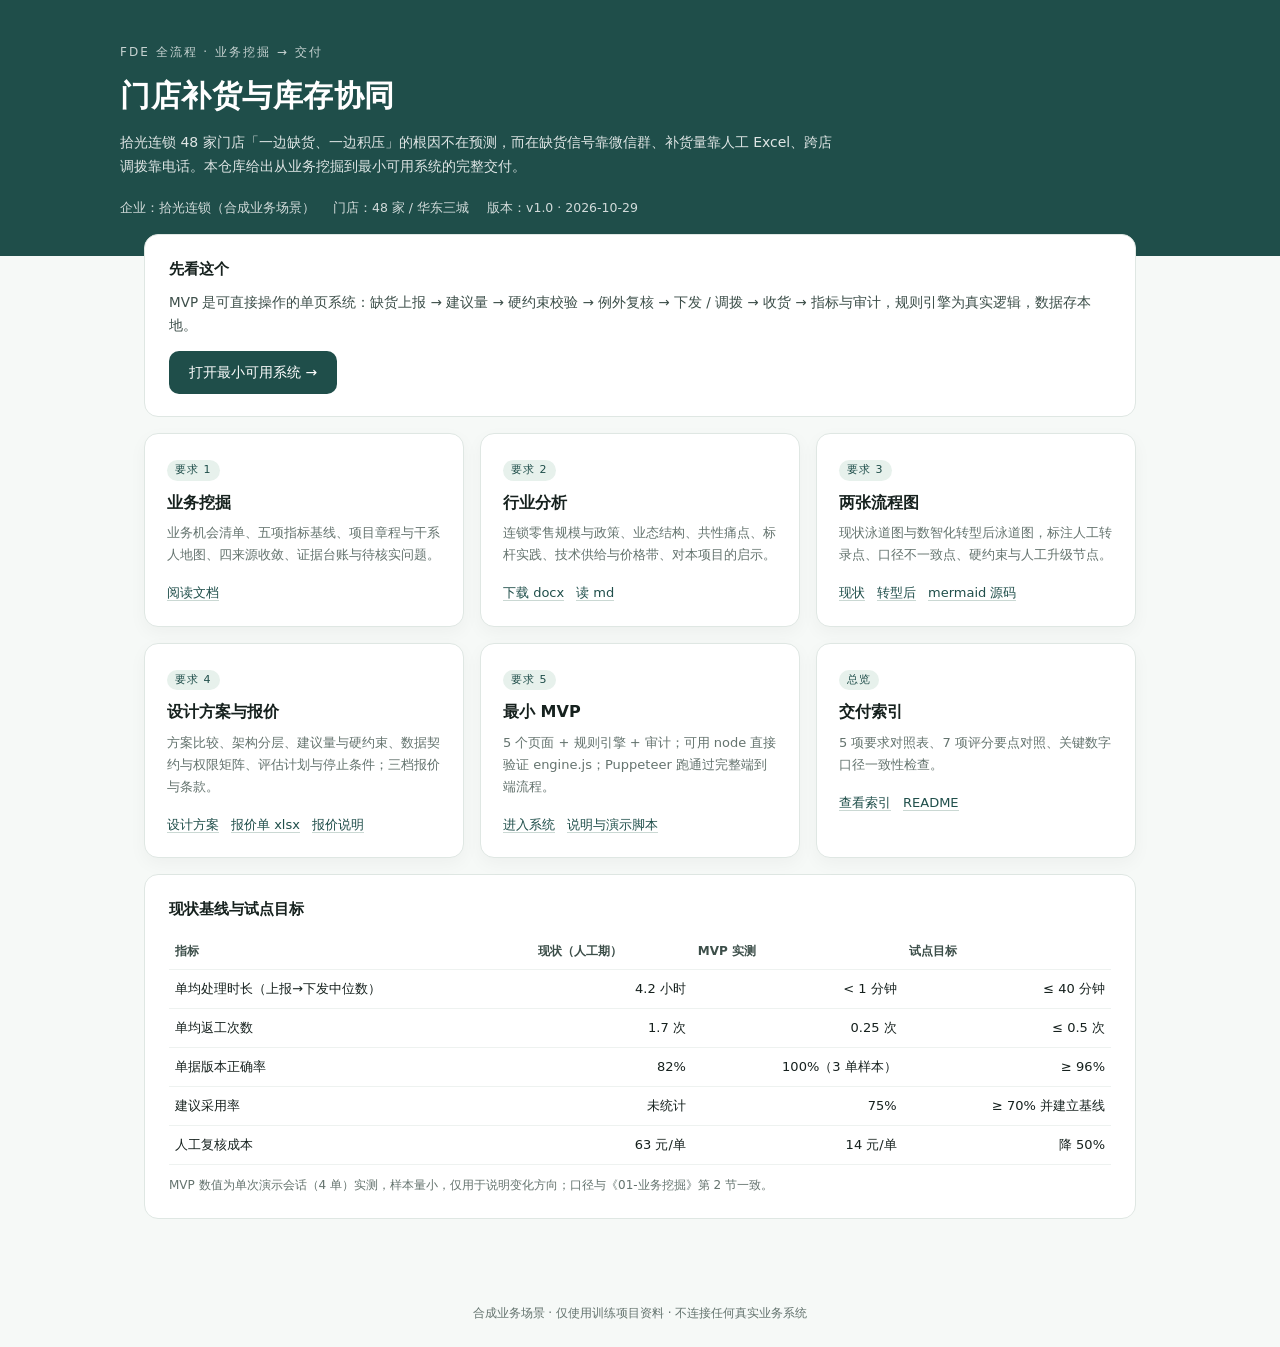
==== index.html @ e1eaedd0 "feat: 门店补货与库存协同 FDE 交付（业务挖掘/行业分析/双流程图/方案与报价/MVP） - docs: 业务挖掘（机会清单、五项基线、章程与干系人、四来源收敛、证据台账） - docs: 行" ====
<!DOCTYPE html>
<html lang="zh-CN">
<head>
<meta charset="utf-8">
<meta name="viewport" content="width=device-width, initial-scale=1">
<title>门店补货与库存协同 · FDE 交付仓库</title>
<style>
  :root { --ink:#16211e; --muted:#64736e; --line:#dfe7e3; --accent:#1f4e4a; --bg:#f6f9f7; }
  * { box-sizing: border-box; }
  body { margin:0; font-family:"Microsoft YaHei","PingFang SC",system-ui,sans-serif; color:var(--ink); background:var(--bg); line-height:1.7; }
  header { background:var(--accent); color:#fff; padding:42px 24px 38px; }
  .wrap { max-width: 1040px; margin: 0 auto; }
  .kicker { font-size:12px; letter-spacing:2px; opacity:.75; }
  h1 { font-size:30px; margin:8px 0 10px; letter-spacing:.5px; }
  header p { margin:0; opacity:.86; font-size:14px; max-width:720px; }
  .meta { display:flex; gap:18px; flex-wrap:wrap; margin-top:18px; font-size:12.5px; opacity:.8; }
  main { max-width:1040px; margin:-22px auto 60px; padding:0 24px; }
  .grid { display:grid; grid-template-columns:repeat(auto-fit,minmax(290px,1fr)); gap:16px; }
  .card { background:#fff; border:1px solid var(--line); border-radius:14px; padding:20px 22px; box-shadow:0 6px 18px rgba(22,33,30,.04); }
  .card h2 { font-size:16px; margin:0 0 6px; }
  .card .no { font-size:11px; color:var(--accent); background:#e7f1ec; display:inline-block; padding:1px 8px; border-radius:999px; margin-bottom:8px; letter-spacing:1px; }
  .card p { margin:0 0 12px; color:var(--muted); font-size:13px; }
  .card a { color:var(--accent); text-decoration:none; font-size:13px; border-bottom:1px solid #cad8d3; margin-right:12px; }
  .card a:hover { border-color:var(--accent); }
  .hero { background:#fff; border:1px solid var(--line); border-radius:14px; padding:22px 24px; margin-bottom:16px; }
  .hero h2 { font-size:15px; margin:0 0 8px; }
  .hero p { margin:0; color:#3c4e49; font-size:13.5px; }
  .btn { display:inline-block; background:var(--accent); color:#fff; padding:10px 20px; border-radius:10px; text-decoration:none; font-size:14px; margin-top:14px; }
  table { width:100%; border-collapse:collapse; font-size:13px; margin-top:10px; }
  th,td { text-align:left; padding:8px 6px; border-bottom:1px solid #eef2f0; }
  th { font-size:12px; color:#3c4e49; }
  td.num { text-align:right; font-variant-numeric:tabular-nums; }
  footer { text-align:center; color:var(--muted); font-size:12px; padding:24px; }
</style>
</head>
<body>
<header>
  <div class="wrap">
    <div class="kicker">FDE 全流程 · 业务挖掘 → 交付</div>
    <h1>门店补货与库存协同</h1>
    <p>拾光连锁 48 家门店「一边缺货、一边积压」的根因不在预测，而在缺货信号靠微信群、补货量靠人工 Excel、跨店调拨靠电话。本仓库给出从业务挖掘到最小可用系统的完整交付。</p>
    <div class="meta">
      <span>企业：拾光连锁（合成业务场景）</span>
      <span>门店：48 家 / 华东三城</span>
      <span>版本：v1.0 · 2026-10-29</span>
    </div>
  </div>
</header>

<main>
  <div class="hero">
    <h2>先看这个</h2>
    <p>MVP 是可直接操作的单页系统：缺货上报 → 建议量 → 硬约束校验 → 例外复核 → 下发 / 调拨 → 收货 → 指标与审计，规则引擎为真实逻辑，数据存本地。</p>
    <a class="btn" href="mvp/index.html">打开最小可用系统 →</a>
  </div>

  <div class="grid">
    <div class="card">
      <span class="no">要求 1</span>
      <h2>业务挖掘</h2>
      <p>业务机会清单、五项指标基线、项目章程与干系人地图、四来源收敛、证据台账与待核实问题。</p>
      <a href="docs/01-业务挖掘.md">阅读文档</a>
    </div>
    <div class="card">
      <span class="no">要求 2</span>
      <h2>行业分析</h2>
      <p>连锁零售规模与政策、业态结构、共性痛点、标杆实践、技术供给与价格带、对本项目的启示。</p>
      <a href="docs/02-行业分析.docx">下载 docx</a><a href="docs/02-行业分析.md">读 md</a>
    </div>
    <div class="card">
      <span class="no">要求 3</span>
      <h2>两张流程图</h2>
      <p>现状泳道图与数智化转型后泳道图，标注人工转录点、口径不一致点、硬约束与人工升级节点。</p>
      <a href="docs/03-流程图-现状.png">现状</a><a href="docs/03-流程图-数智化转型后.png">转型后</a><a href="docs/03-流程图-源文件.md">mermaid 源码</a>
    </div>
    <div class="card">
      <span class="no">要求 4</span>
      <h2>设计方案与报价</h2>
      <p>方案比较、架构分层、建议量与硬约束、数据契约与权限矩阵、评估计划与停止条件；三档报价与条款。</p>
      <a href="docs/04-设计方案.md">设计方案</a><a href="docs/05-报价单.xlsx">报价单 xlsx</a><a href="docs/05-报价说明.md">报价说明</a>
    </div>
    <div class="card">
      <span class="no">要求 5</span>
      <h2>最小 MVP</h2>
      <p>5 个页面 + 规则引擎 + 审计；可用 node 直接验证 engine.js；Puppeteer 跑通过完整端到端流程。</p>
      <a href="mvp/index.html">进入系统</a><a href="docs/06-MVP说明.md">说明与演示脚本</a>
    </div>
    <div class="card">
      <span class="no">总览</span>
      <h2>交付索引</h2>
      <p>5 项要求对照表、7 项评分要点对照、关键数字口径一致性检查。</p>
      <a href="docs/00-交付索引.md">查看索引</a><a href="README.md">README</a>
    </div>
  </div>

  <div class="hero" style="margin-top:16px">
    <h2>现状基线与试点目标</h2>
    <table>
      <thead><tr><th>指标</th><th class="num">现状（人工期）</th><th class="num">MVP 实测</th><th class="num">试点目标</th></tr></thead>
      <tbody>
        <tr><td>单均处理时长（上报→下发中位数）</td><td class="num">4.2 小时</td><td class="num">&lt; 1 分钟</td><td class="num">≤ 40 分钟</td></tr>
        <tr><td>单均返工次数</td><td class="num">1.7 次</td><td class="num">0.25 次</td><td class="num">≤ 0.5 次</td></tr>
        <tr><td>单据版本正确率</td><td class="num">82%</td><td class="num">100%（3 单样本）</td><td class="num">≥ 96%</td></tr>
        <tr><td>建议采用率</td><td class="num">未统计</td><td class="num">75%</td><td class="num">≥ 70% 并建立基线</td></tr>
        <tr><td>人工复核成本</td><td class="num">63 元/单</td><td class="num">14 元/单</td><td class="num">降 50%</td></tr>
      </tbody>
    </table>
    <p style="margin-top:10px;color:var(--muted);font-size:12px">MVP 数值为单次演示会话（4 单）实测，样本量小，仅用于说明变化方向；口径与《01-业务挖掘》第 2 节一致。</p>
  </div>
</main>

<footer>合成业务场景 · 仅使用训练项目资料 · 不连接任何真实业务系统</footer>
</body>
</html>
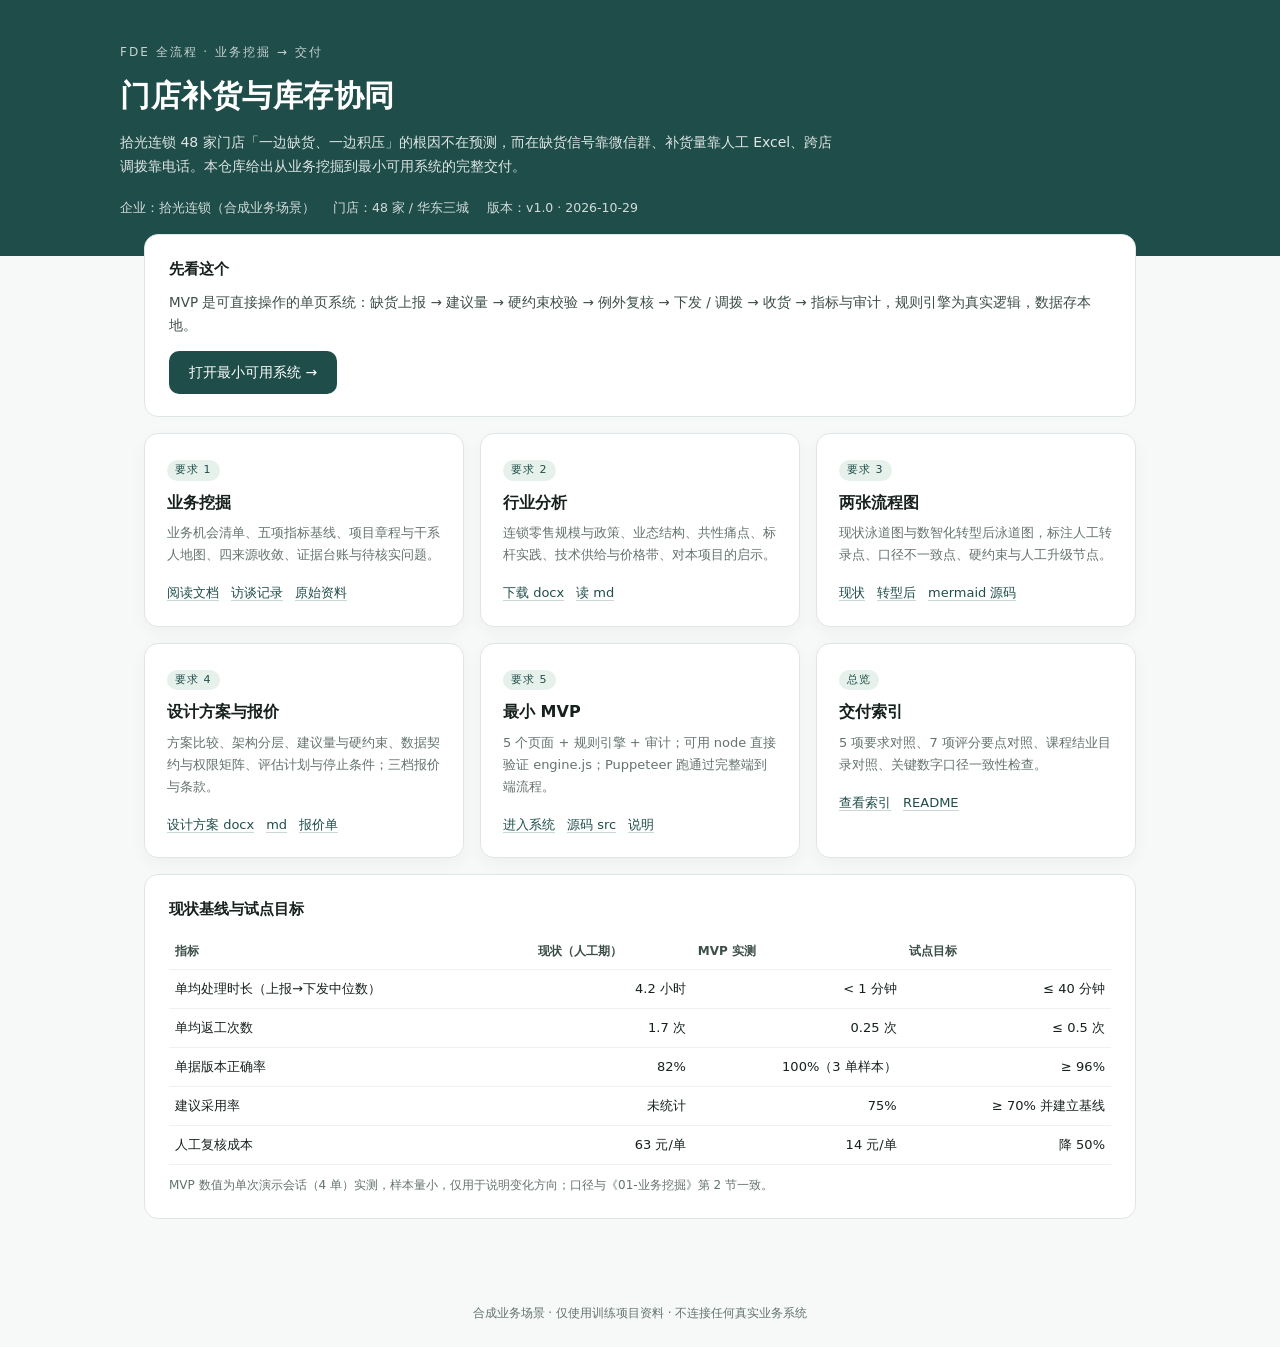
==== commit d815b06f: "docs(fieldwork): 按课堂板书补齐全套结业材料 - 新增 docs/访谈记录/：5 场访谈（221 分钟、37 组问答），md + csv + json 三格式 - 新增 docs/原始" ====
--- a/index.html
+++ b/index.html
@@ -59,7 +59,7 @@
       <span class="no">要求 1</span>
       <h2>业务挖掘</h2>
       <p>业务机会清单、五项指标基线、项目章程与干系人地图、四来源收敛、证据台账与待核实问题。</p>
-      <a href="docs/01-业务挖掘.md">阅读文档</a>
+      <a href="docs/01-业务挖掘.md">阅读文档</a><a href="docs/访谈记录/00-汇总.md">访谈记录</a><a href="docs/原始项目资料/00-说明.md">原始资料</a>
     </div>
     <div class="card">
       <span class="no">要求 2</span>
@@ -71,24 +71,24 @@
       <span class="no">要求 3</span>
       <h2>两张流程图</h2>
       <p>现状泳道图与数智化转型后泳道图，标注人工转录点、口径不一致点、硬约束与人工升级节点。</p>
-      <a href="docs/03-流程图-现状.png">现状</a><a href="docs/03-流程图-数智化转型后.png">转型后</a><a href="docs/03-流程图-源文件.md">mermaid 源码</a>
+      <a href="docs/03-流程图-现状.jpg">现状</a><a href="docs/03-流程图-数智化转型后.jpg">转型后</a><a href="docs/03-流程图-源文件.md">mermaid 源码</a>
     </div>
     <div class="card">
       <span class="no">要求 4</span>
       <h2>设计方案与报价</h2>
       <p>方案比较、架构分层、建议量与硬约束、数据契约与权限矩阵、评估计划与停止条件；三档报价与条款。</p>
-      <a href="docs/04-设计方案.md">设计方案</a><a href="docs/05-报价单.xlsx">报价单 xlsx</a><a href="docs/05-报价说明.md">报价说明</a>
+      <a href="docs/04-设计方案.docx">设计方案 docx</a><a href="docs/04-设计方案.md">md</a><a href="docs/05-报价单.xlsx">报价单</a>
     </div>
     <div class="card">
       <span class="no">要求 5</span>
       <h2>最小 MVP</h2>
       <p>5 个页面 + 规则引擎 + 审计；可用 node 直接验证 engine.js；Puppeteer 跑通过完整端到端流程。</p>
-      <a href="mvp/index.html">进入系统</a><a href="docs/06-MVP说明.md">说明与演示脚本</a>
+      <a href="mvp/index.html">进入系统</a><a href="src/index.html">源码 src</a><a href="docs/06-MVP说明.md">说明</a>
     </div>
     <div class="card">
       <span class="no">总览</span>
       <h2>交付索引</h2>
-      <p>5 项要求对照表、7 项评分要点对照、关键数字口径一致性检查。</p>
+      <p>5 项要求对照、7 项评分要点对照、课程结业目录对照、关键数字口径一致性检查。</p>
       <a href="docs/00-交付索引.md">查看索引</a><a href="README.md">README</a>
     </div>
   </div>
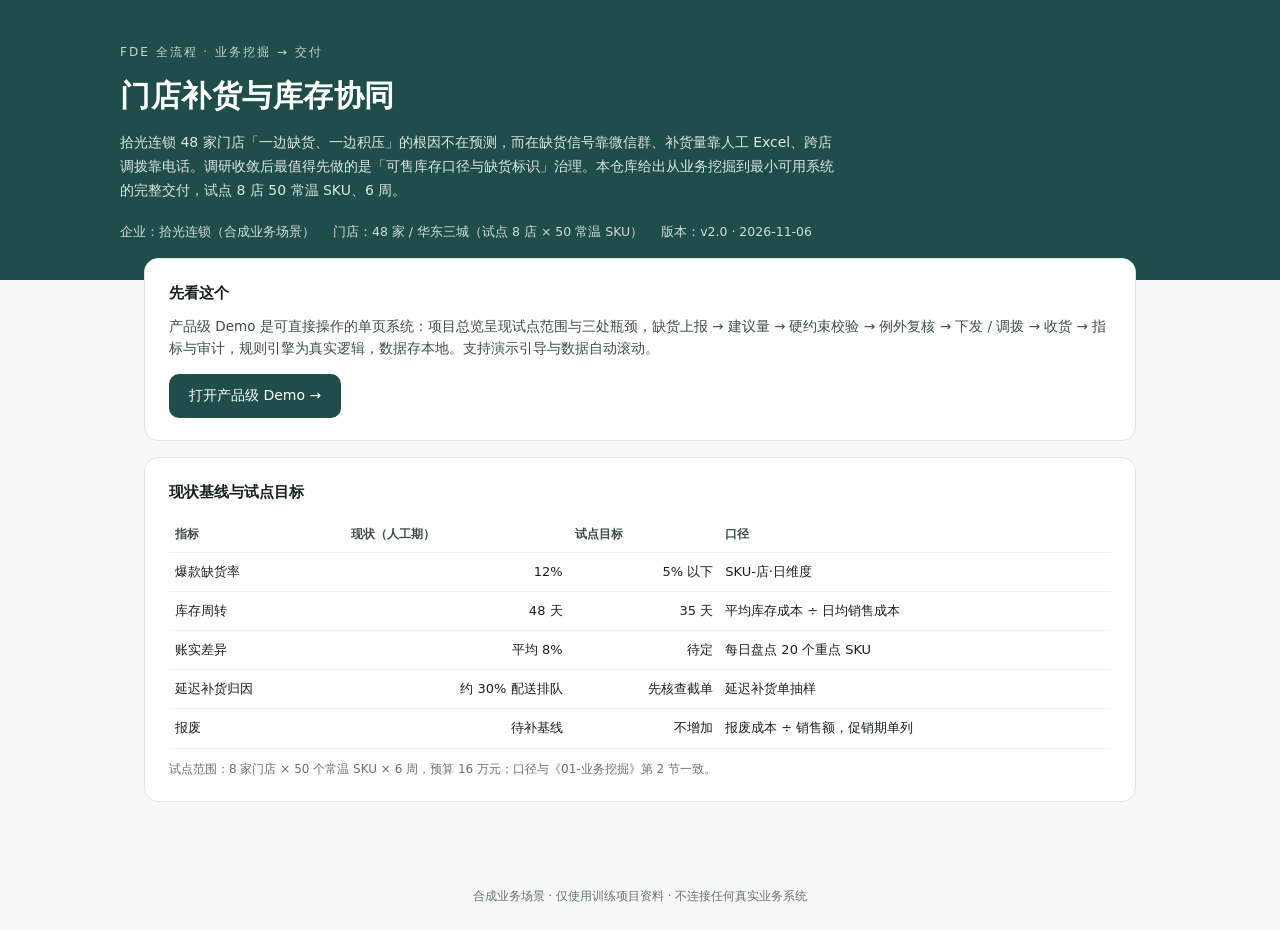
==== commit e4c3a98b: "feat: 门店补货与库存协同 FDE 全套交付（8 店 50 SKU 试点口径） - 业务挖掘报告 34 条事实 + 6 条需求 REQ-1~6 - 行业分析 docx + 双流程图 + 设计方案 " ====
--- a/index.html
+++ b/index.html
@@ -38,11 +38,11 @@
   <div class="wrap">
     <div class="kicker">FDE 全流程 · 业务挖掘 → 交付</div>
     <h1>门店补货与库存协同</h1>
-    <p>拾光连锁 48 家门店「一边缺货、一边积压」的根因不在预测，而在缺货信号靠微信群、补货量靠人工 Excel、跨店调拨靠电话。本仓库给出从业务挖掘到最小可用系统的完整交付。</p>
+    <p>拾光连锁 48 家门店「一边缺货、一边积压」的根因不在预测，而在缺货信号靠微信群、补货量靠人工 Excel、跨店调拨靠电话。调研收敛后最值得先做的是「可售库存口径与缺货标识」治理。本仓库给出从业务挖掘到最小可用系统的完整交付，试点 8 店 50 常温 SKU、6 周。</p>
     <div class="meta">
       <span>企业：拾光连锁（合成业务场景）</span>
-      <span>门店：48 家 / 华东三城</span>
-      <span>版本：v1.0 · 2026-10-29</span>
+      <span>门店：48 家 / 华东三城（试点 8 店 × 50 常温 SKU）</span>
+      <span>版本：v2.0 · 2026-11-06</span>
     </div>
   </div>
 </header>
@@ -50,62 +50,23 @@
 <main>
   <div class="hero">
     <h2>先看这个</h2>
-    <p>MVP 是可直接操作的单页系统：缺货上报 → 建议量 → 硬约束校验 → 例外复核 → 下发 / 调拨 → 收货 → 指标与审计，规则引擎为真实逻辑，数据存本地。</p>
-    <a class="btn" href="mvp/index.html">打开最小可用系统 →</a>
-  </div>
-
-  <div class="grid">
-    <div class="card">
-      <span class="no">要求 1</span>
-      <h2>业务挖掘</h2>
-      <p>业务机会清单、五项指标基线、项目章程与干系人地图、四来源收敛、证据台账与待核实问题。</p>
-      <a href="docs/01-业务挖掘.md">阅读文档</a><a href="docs/访谈记录/00-汇总.md">访谈记录</a><a href="docs/原始项目资料/00-说明.md">原始资料</a>
-    </div>
-    <div class="card">
-      <span class="no">要求 2</span>
-      <h2>行业分析</h2>
-      <p>连锁零售规模与政策、业态结构、共性痛点、标杆实践、技术供给与价格带、对本项目的启示。</p>
-      <a href="docs/02-行业分析.docx">下载 docx</a><a href="docs/02-行业分析.md">读 md</a>
-    </div>
-    <div class="card">
-      <span class="no">要求 3</span>
-      <h2>两张流程图</h2>
-      <p>现状泳道图与数智化转型后泳道图，标注人工转录点、口径不一致点、硬约束与人工升级节点。</p>
-      <a href="docs/03-流程图-现状.jpg">现状</a><a href="docs/03-流程图-数智化转型后.jpg">转型后</a><a href="docs/03-流程图-源文件.md">mermaid 源码</a>
-    </div>
-    <div class="card">
-      <span class="no">要求 4</span>
-      <h2>设计方案与报价</h2>
-      <p>方案比较、架构分层、建议量与硬约束、数据契约与权限矩阵、评估计划与停止条件；三档报价与条款。</p>
-      <a href="docs/04-设计方案.docx">设计方案 docx</a><a href="docs/04-设计方案.md">md</a><a href="docs/05-报价单.xlsx">报价单</a>
-    </div>
-    <div class="card">
-      <span class="no">要求 5</span>
-      <h2>最小 MVP</h2>
-      <p>5 个页面 + 规则引擎 + 审计；可用 node 直接验证 engine.js；Puppeteer 跑通过完整端到端流程。</p>
-      <a href="mvp/index.html">进入系统</a><a href="src/index.html">源码 src</a><a href="docs/06-MVP说明.md">说明</a>
-    </div>
-    <div class="card">
-      <span class="no">总览</span>
-      <h2>交付索引</h2>
-      <p>5 项要求对照、7 项评分要点对照、课程结业目录对照、关键数字口径一致性检查。</p>
-      <a href="docs/00-交付索引.md">查看索引</a><a href="README.md">README</a>
-    </div>
+    <p>产品级 Demo 是可直接操作的单页系统：项目总览呈现试点范围与三处瓶颈，缺货上报 → 建议量 → 硬约束校验 → 例外复核 → 下发 / 调拨 → 收货 → 指标与审计，规则引擎为真实逻辑，数据存本地。支持演示引导与数据自动滚动。</p>
+    <a class="btn" href="mvp/index.html">打开产品级 Demo →</a>
   </div>
 
   <div class="hero" style="margin-top:16px">
     <h2>现状基线与试点目标</h2>
     <table>
-      <thead><tr><th>指标</th><th class="num">现状（人工期）</th><th class="num">MVP 实测</th><th class="num">试点目标</th></tr></thead>
+      <thead><tr><th>指标</th><th class="num">现状（人工期）</th><th class="num">试点目标</th><th>口径</th></tr></thead>
       <tbody>
-        <tr><td>单均处理时长（上报→下发中位数）</td><td class="num">4.2 小时</td><td class="num">&lt; 1 分钟</td><td class="num">≤ 40 分钟</td></tr>
-        <tr><td>单均返工次数</td><td class="num">1.7 次</td><td class="num">0.25 次</td><td class="num">≤ 0.5 次</td></tr>
-        <tr><td>单据版本正确率</td><td class="num">82%</td><td class="num">100%（3 单样本）</td><td class="num">≥ 96%</td></tr>
-        <tr><td>建议采用率</td><td class="num">未统计</td><td class="num">75%</td><td class="num">≥ 70% 并建立基线</td></tr>
-        <tr><td>人工复核成本</td><td class="num">63 元/单</td><td class="num">14 元/单</td><td class="num">降 50%</td></tr>
+        <tr><td>爆款缺货率</td><td class="num">12%</td><td class="num">5% 以下</td><td>SKU-店·日维度</td></tr>
+        <tr><td>库存周转</td><td class="num">48 天</td><td class="num">35 天</td><td>平均库存成本 ÷ 日均销售成本</td></tr>
+        <tr><td>账实差异</td><td class="num">平均 8%</td><td class="num">待定</td><td>每日盘点 20 个重点 SKU</td></tr>
+        <tr><td>延迟补货归因</td><td class="num">约 30% 配送排队</td><td class="num">先核查截单</td><td>延迟补货单抽样</td></tr>
+        <tr><td>报废</td><td class="num">待补基线</td><td class="num">不增加</td><td>报废成本 ÷ 销售额，促销期单列</td></tr>
       </tbody>
     </table>
-    <p style="margin-top:10px;color:var(--muted);font-size:12px">MVP 数值为单次演示会话（4 单）实测，样本量小，仅用于说明变化方向；口径与《01-业务挖掘》第 2 节一致。</p>
+    <p style="margin-top:10px;color:var(--muted);font-size:12px">试点范围：8 家门店 × 50 个常温 SKU × 6 周，预算 16 万元；口径与《01-业务挖掘》第 2 节一致。</p>
   </div>
 </main>
 
